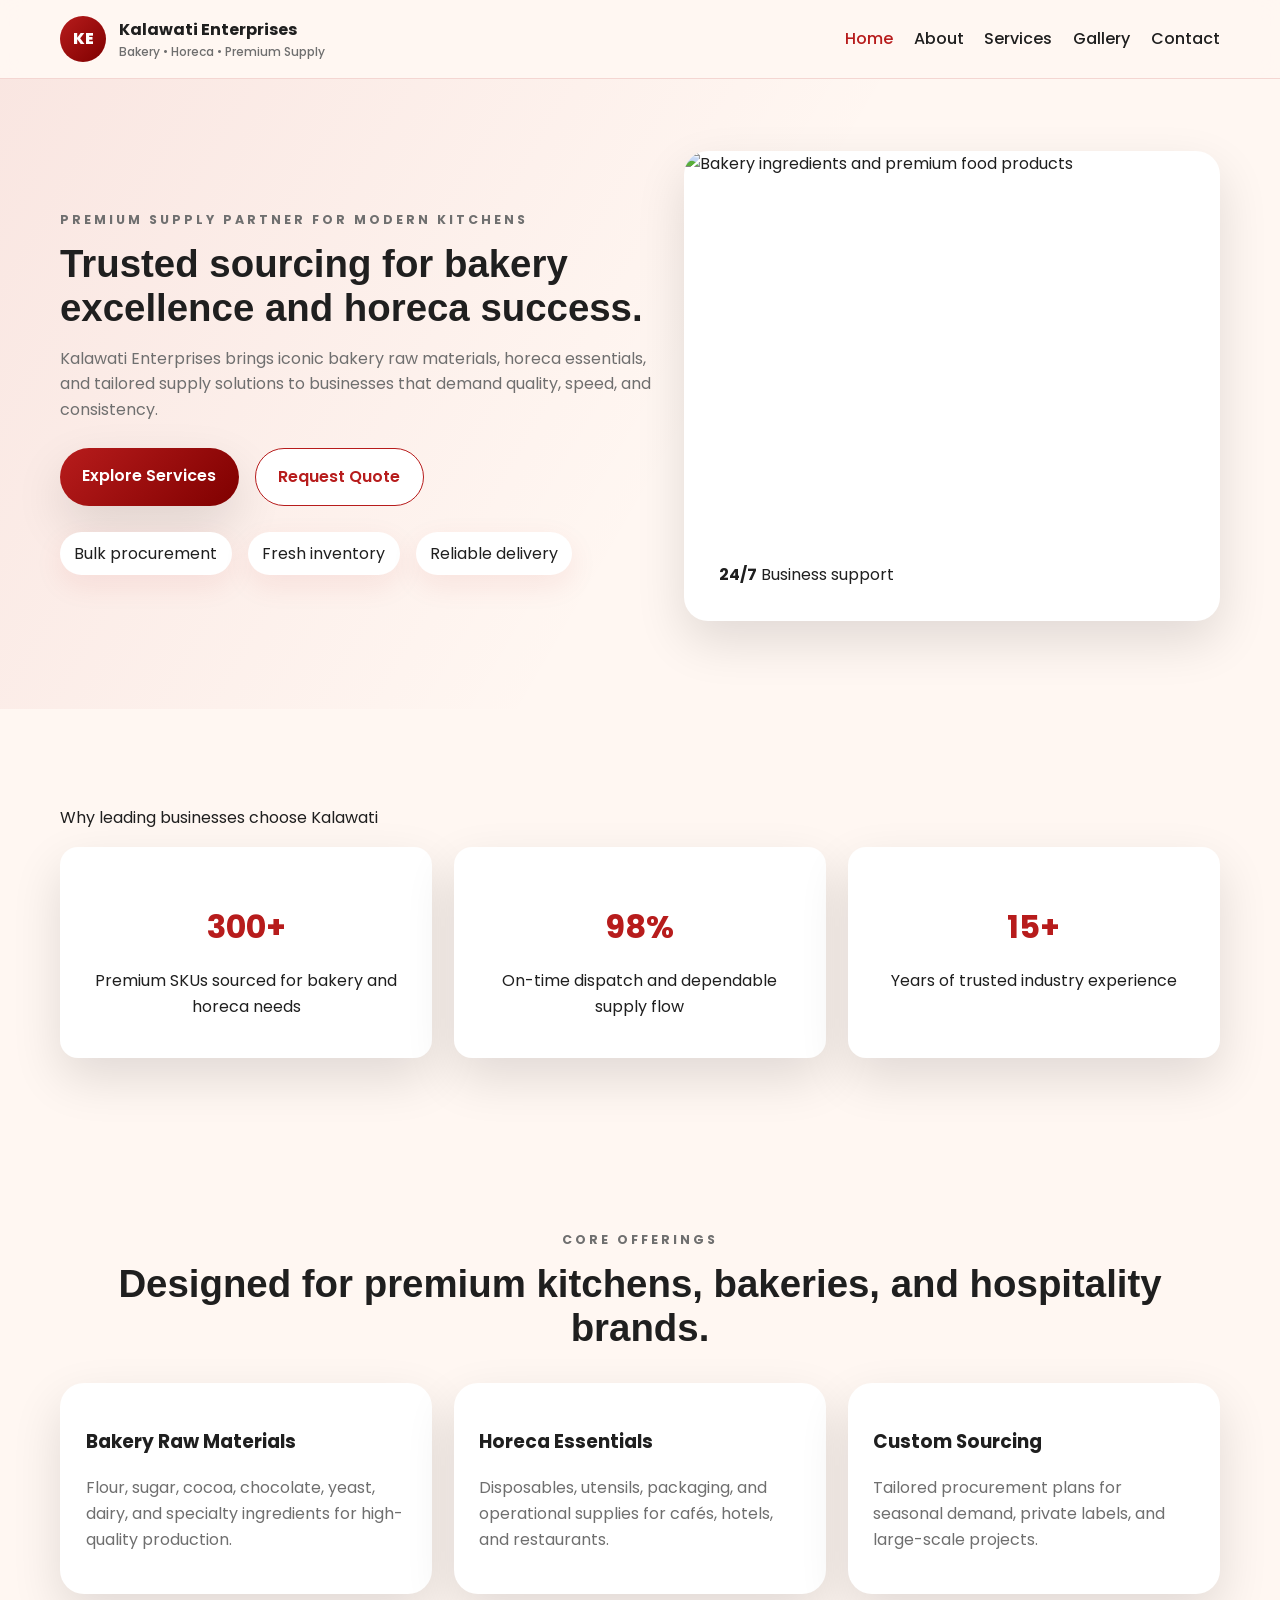
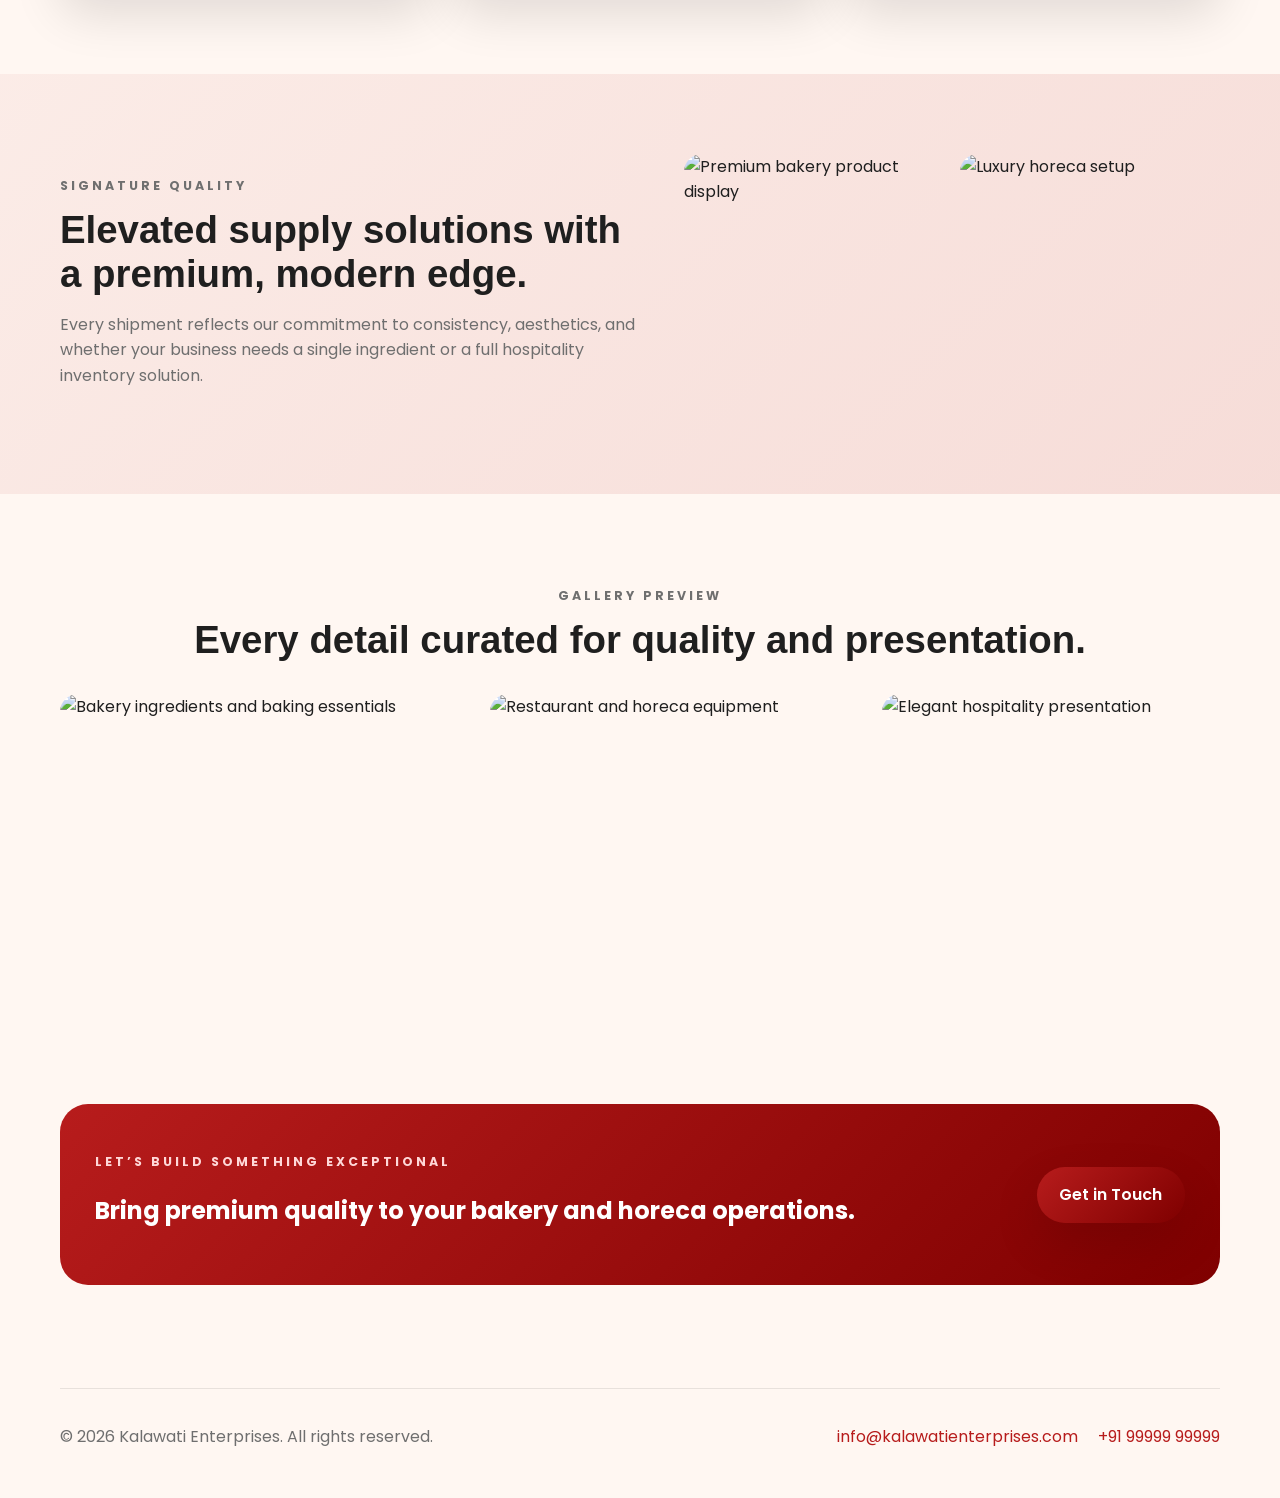
==== index.html @ e857bf9a "Initial website launch" ====
<!DOCTYPE html>
<html lang="en">
  <head>
    <meta charset="UTF-8" />
    <meta name="viewport" content="width=device-width, initial-scale=1.0" />
    <title>Kalawati Enterprises | Bakery Raw Materials & Horeca Solutions</title>
    <meta name="description" content="Kalawati Enterprises delivers premium bakery raw materials, horeca essentials, and customized sourcing solutions with a refined, professional touch." />
    <link rel="preconnect" href="https://fonts.googleapis.com" />
    <link rel="preconnect" href="https://fonts.gstatic.com" crossorigin />
    <link href="https://fonts.googleapis.com/css2?family=Arial:wght@400;700;900&family=Poppins:wght@300;400;500;600;700&display=swap" rel="stylesheet" />
    <link rel="stylesheet" href="styles.css" />
  </head>
  <body>
    <header class="topbar">
      <div class="container nav-wrap">
        <a class="brand" href="index.html">
          <span class="brand-mark">KE</span>
          <span>
            <strong>Kalawati Enterprises</strong>
            <small>Bakery • Horeca • Premium Supply</small>
          </span>
        </a>
        <button class="nav-toggle" aria-label="Toggle menu">
          <span></span><span></span><span></span>
        </button>
        <nav class="nav-links">
          <a href="index.html" class="active">Home</a>
          <a href="about.html">About</a>
          <a href="services.html">Services</a>
          <a href="gallery.html">Gallery</a>
          <a href="contact.html">Contact</a>
        </nav>
      </div>
    </header>

    <main>
      <section class="hero">
        <div class="container hero-grid">
          <div class="hero-copy reveal">
            <p class="eyebrow">Premium Supply Partner for Modern Kitchens</p>
            <h1>Trusted sourcing for bakery excellence and horeca success.</h1>
            <p>Kalawati Enterprises brings iconic bakery raw materials, horeca essentials, and tailored supply solutions to businesses that demand quality, speed, and consistency.</p>
            <div class="hero-actions">
              <a href="services.html" class="btn btn-primary">Explore Services</a>
              <a href="contact.html" class="btn btn-secondary">Request Quote</a>
            </div>
            <ul class="hero-points">
              <li>Bulk procurement</li>
              <li>Fresh inventory</li>
              <li>Reliable delivery</li>
            </ul>
          </div>
          <div class="hero-card reveal">
            <img src="https://images.unsplash.com/photo-1509440159596-0249088772ff?auto=format&fit=crop&w=900&q=80" alt="Bakery ingredients and premium food products" />
            <div class="hero-badge">
              <strong>24/7</strong>
              <span>Business support</span>
            </div>
          </div>
        </div>
      </section>

      <section class="partners section">
        <div class="container">
          <p class="section-title">Why leading businesses choose Kalawati</p>
          <div class="stats-grid">
            <div class="stat-card reveal">
              <h3>300+</h3>
              <p>Premium SKUs sourced for bakery and horeca needs</p>
            </div>
            <div class="stat-card reveal">
              <h3>98%</h3>
              <p>On-time dispatch and dependable supply flow</p>
            </div>
            <div class="stat-card reveal">
              <h3>15+</h3>
              <p>Years of trusted industry experience</p>
            </div>
          </div>
        </div>
      </section>

      <section class="section">
        <div class="container">
          <div class="section-heading reveal">
            <p class="eyebrow">Core Offerings</p>
            <h2>Designed for premium kitchens, bakeries, and hospitality brands.</h2>
          </div>
          <div class="cards-grid">
            <article class="card reveal">
              <h3>Bakery Raw Materials</h3>
              <p>Flour, sugar, cocoa, chocolate, yeast, dairy, and specialty ingredients for high-quality production.</p>
            </article>
            <article class="card reveal">
              <h3>Horeca Essentials</h3>
              <p>Disposables, utensils, packaging, and operational supplies for cafés, hotels, and restaurants.</p>
            </article>
            <article class="card reveal">
              <h3>Custom Sourcing</h3>
              <p>Tailored procurement plans for seasonal demand, private labels, and large-scale projects.</p>
            </article>
          </div>
        </div>
      </section>

      <section class="section feature-band">
        <div class="container feature-grid">
          <div class="reveal">
            <p class="eyebrow">Signature Quality</p>
            <h2>Elevated supply solutions with a premium, modern edge.</h2>
            <p>Every shipment reflects our commitment to consistency, aesthetics, and whether your business needs a single ingredient or a full hospitality inventory solution.</p>
          </div>
          <div class="image-stack reveal">
            <img src="https://images.unsplash.com/photo-1482049016688-2d3e1b311543?auto=format&fit=crop&w=800&q=80" alt="Premium bakery product display" />
            <img src="https://images.unsplash.com/photo-1559339352-11d035aa65de?auto=format&fit=crop&w=800&q=80" alt="Luxury horeca setup" />
          </div>
        </div>
      </section>

      <section class="section">
        <div class="container">
          <div class="section-heading reveal">
            <p class="eyebrow">Gallery Preview</p>
            <h2>Every detail curated for quality and presentation.</h2>
          </div>
          <div class="gallery-preview">
            <img src="https://images.unsplash.com/photo-1517433670267-08bbd4be890f?auto=format&fit=crop&w=800&q=80" alt="Bakery ingredients and baking essentials" />
            <img src="https://images.unsplash.com/photo-1556910103-1c02745aae4d?auto=format&fit=crop&w=800&q=80" alt="Restaurant and horeca equipment" />
            <img src="https://images.unsplash.com/photo-1526318896980-cf78c088247c?auto=format&fit=crop&w=800&q=80" alt="Elegant hospitality presentation" />
          </div>
        </div>
      </section>

      <section class="section cta-section">
        <div class="container cta-card reveal">
          <div>
            <p class="eyebrow">Let’s Build Something Exceptional</p>
            <h2>Bring premium quality to your bakery and horeca operations.</h2>
          </div>
          <a href="contact.html" class="btn btn-primary">Get in Touch</a>
        </div>
      </section>
    </main>

    <footer class="footer">
      <div class="container footer-wrap">
        <p>© 2026 Kalawati Enterprises. All rights reserved.</p>
        <div>
          <a href="mailto:info@kalawatienterprises.com">info@kalawatienterprises.com</a>
          <a href="tel:+919999999999">+91 99999 99999</a>
        </div>
      </div>
    </footer>

    <script src="script.js"></script>
  </body>
</html>
---- styles.css ----
:root {
  --red: #b71c1c;
  --red-dark: #7f0000;
  --cream: #fff7f2;
  --white: #ffffff;
  --ink: #1f1f1f;
  --muted: #6f6f6f;
  --shadow: 0 20px 50px rgba(0, 0, 0, 0.12);
}

* { box-sizing: border-box; }
html { scroll-behavior: smooth; }
body {
  margin: 0;
  font-family: 'Poppins', Arial, sans-serif;
  color: var(--ink);
  background: var(--cream);
  line-height: 1.6;
}
a { color: inherit; text-decoration: none; }
img { width: 100%; display: block; object-fit: cover; }
.container { width: min(1160px, calc(100% - 2rem)); margin: 0 auto; }
.section { padding: 5rem 0; }
.topbar {
  position: sticky; top: 0; z-index: 1000;
  background: rgba(255,247,242,0.9); backdrop-filter: blur(12px);
  border-bottom: 1px solid rgba(183,28,28,0.15);
}
.nav-wrap { display: flex; align-items: center; justify-content: space-between; min-height: 78px; }
.brand { display: flex; align-items: center; gap: 0.8rem; font-weight: 700; }
.brand-mark {
  width: 46px; height: 46px; border-radius: 50%;
  background: linear-gradient(135deg, var(--red), var(--red-dark));
  color: var(--white); display: grid; place-items: center; font-weight: 800;
}
.brand small { display: block; color: var(--muted); font-size: .75rem; font-weight: 500; }
.nav-links { display: flex; gap: 1.3rem; align-items: center; }
.nav-links a { color: var(--ink); font-weight: 500; transition: color .3s ease; }
.nav-links a:hover, .nav-links a.active { color: var(--red); }
.nav-toggle { display: none; background: transparent; border: 0; padding: 0.4rem; }
.nav-toggle span { display: block; width: 24px; height: 2px; background: var(--red); margin: 5px 0; }
.hero {
  padding: 4.5rem 0 5.5rem;
  background: linear-gradient(120deg, rgba(183,28,28,0.08), transparent 55%);
}
.hero-grid, .feature-grid, .service-highlight, .contact-grid, .story-grid { display: grid; grid-template-columns: 1.05fr .95fr; gap: 2rem; align-items: center; }
.eyebrow { text-transform: uppercase; letter-spacing: .24em; font-size: .78rem; font-weight: 700; color: var(--red); margin-bottom: .75rem; }
.hero h1, .page-hero h1, .section-heading h2, .feature-grid h2, .service-highlight h2, .contact-card h2 { font-size: clamp(2rem, 3vw, 3rem); line-height: 1.15; margin: 0 0 1rem; font-family: Arial, sans-serif; }
.hero-copy p, .page-hero p, .section-heading p, .feature-grid p, .service-highlight p, .card p, .quote-card p, .contact-card li { color: var(--muted); }
.hero-actions { display: flex; gap: 1rem; margin: 1.6rem 0; flex-wrap: wrap; }
.btn {
  display: inline-block; padding: .95rem 1.4rem; border-radius: 999px; font-weight: 600; transition: transform .3s ease, box-shadow .3s ease;
}
.btn:hover { transform: translateY(-3px); }
.btn-primary { background: linear-gradient(135deg, var(--red), var(--red-dark)); color: var(--white); box-shadow: var(--shadow); }
.btn-secondary { border: 1px solid var(--red); color: var(--red); background: var(--white); }
.hero-points { display: flex; gap: 1rem; padding: 0; margin: 1.25rem 0 0; list-style: none; flex-wrap: wrap; }
.hero-points li { background: var(--white); border-radius: 999px; padding: .55rem .9rem; box-shadow: 0 10px 30px rgba(183,28,28,0.08); }
.hero-card, .card, .contact-card, .quote-card, .gallery-item { background: var(--white); border-radius: 24px; box-shadow: var(--shadow); overflow: hidden; }
.hero-card img { height: 470px; }
.hero-badge { position: absolute; bottom: 1.2rem; left: 1.2rem; background: rgba(255,255,255,0.95); padding: .9rem 1rem; border-radius: 16px; }
.hero-card { position: relative; }
.stats-grid, .cards-grid, .values-grid, .gallery-grid { display: grid; grid-template-columns: repeat(3, minmax(0, 1fr)); gap: 1.35rem; }
.stat-card { text-align: center; padding: 1.4rem; border-radius: 18px; background: var(--white); box-shadow: var(--shadow); }
.stat-card h3 { font-size: 2rem; color: var(--red); margin-bottom: .3rem; }
.section-heading { text-align: center; margin-bottom: 2rem; }
.card { padding: 1.6rem; transition: transform .3s ease, box-shadow .3s ease; }
.card:hover { transform: translateY(-6px); box-shadow: 0 28px 60px rgba(183,28,28,0.16); }
.feature-band { background: linear-gradient(135deg, rgba(183,28,28,0.05), rgba(183,28,28,0.12)); }
.image-stack { display: grid; grid-template-columns: 1fr 1fr; gap: 1rem; }
.image-stack img { height: 260px; border-radius: 18px; }
.gallery-preview { display: grid; grid-template-columns: 1.1fr 1fr .9fr; gap: 1rem; }
.gallery-preview img, .gallery-item img { height: 250px; border-radius: 18px; }
.cta-card { background: linear-gradient(135deg, var(--red), var(--red-dark)); color: var(--white); padding: 2.2rem; border-radius: 28px; display: flex; justify-content: space-between; align-items: center; gap: 1.5rem; }
.cta-card .eyebrow { color: #ffd8d8; }
.footer { padding: 1.4rem 0 2rem; }
.footer-wrap { display: flex; justify-content: space-between; align-items: center; gap: 1rem; color: var(--muted); border-top: 1px solid rgba(0,0,0,0.09); padding-top: 1.2rem; }
.footer a { display: inline-block; margin-left: 1rem; color: var(--red); }
.page-hero { padding: 4rem 0 2rem; }
.contact-form { display: grid; gap: 1rem; padding: 1.5rem; background: var(--white); border-radius: 24px; box-shadow: var(--shadow); }
.contact-form input, .contact-form textarea { border: 1px solid #e9dede; border-radius: 12px; padding: .9rem 1rem; font-family: inherit; }
.contact-card { padding: 1.8rem; }
.contact-card ul { padding-left: 1.1rem; color: var(--muted); }
.check-list { list-style: none; padding: 0; display: grid; gap: .7rem; }
.check-list li::before { content: '✓'; color: var(--red); margin-right: .6rem; font-weight: 700; }
.reveal { opacity: 0; transform: translateY(24px); transition: opacity .8s ease, transform .8s ease; }
.reveal.active { opacity: 1; transform: translateY(0); }

@media (max-width: 900px) {
  .hero-grid, .feature-grid, .service-highlight, .contact-grid, .story-grid { grid-template-columns: 1fr; }
  .stats-grid, .cards-grid, .values-grid, .gallery-grid { grid-template-columns: repeat(2, minmax(0, 1fr)); }
  .gallery-preview { grid-template-columns: 1fr; }
  .cta-card { flex-direction: column; align-items: flex-start; }
}

@media (max-width: 700px) {
  .nav-toggle { display: block; }
  .nav-links { display: none; position: absolute; top: 78px; right: 1rem; left: 1rem; background: var(--white); padding: 1rem; border-radius: 16px; flex-direction: column; align-items: flex-start; box-shadow: var(--shadow); }
  .nav-links.open { display: flex; }
  .stats-grid, .cards-grid, .values-grid, .gallery-grid { grid-template-columns: 1fr; }
  .hero { padding-top: 2.5rem; }
  .hero-card img { height: 320px; }
  .footer-wrap { flex-direction: column; align-items: flex-start; }
  .footer a { margin-left: 0; margin-right: 1rem; }
}
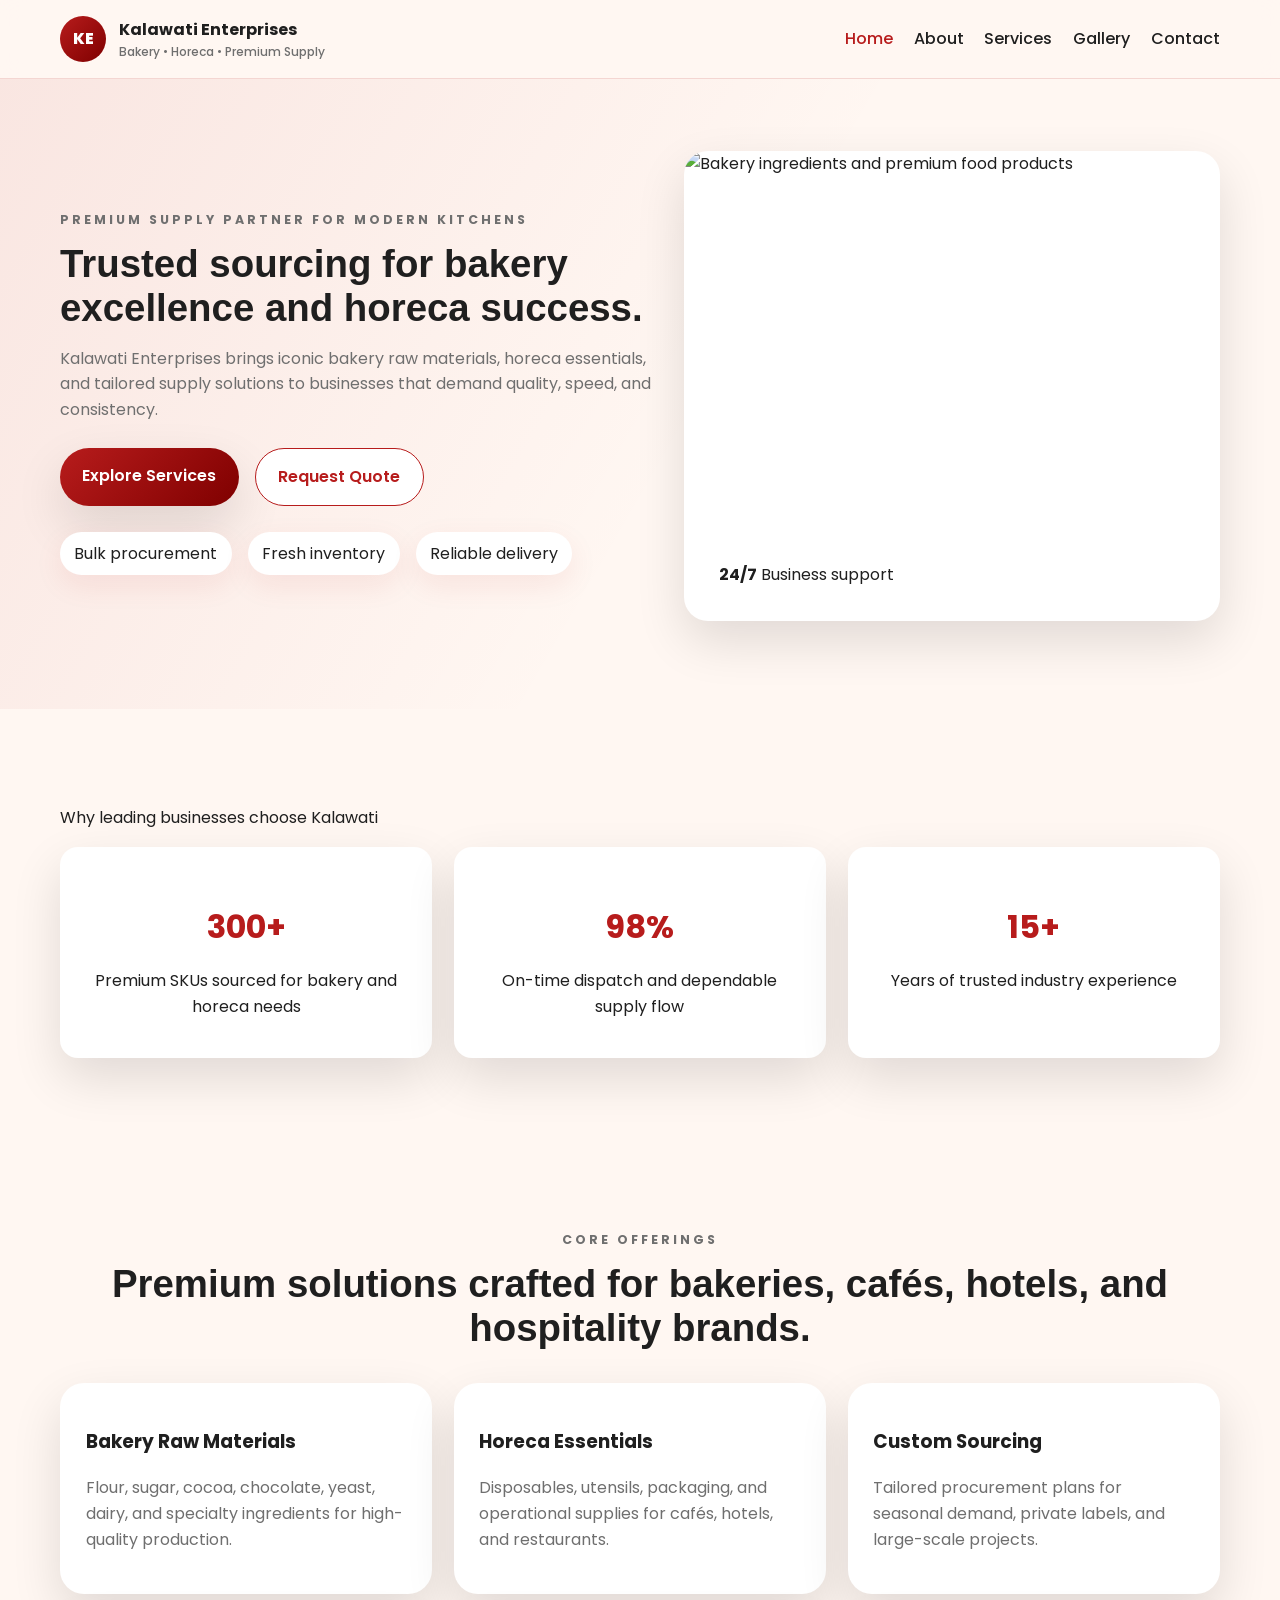
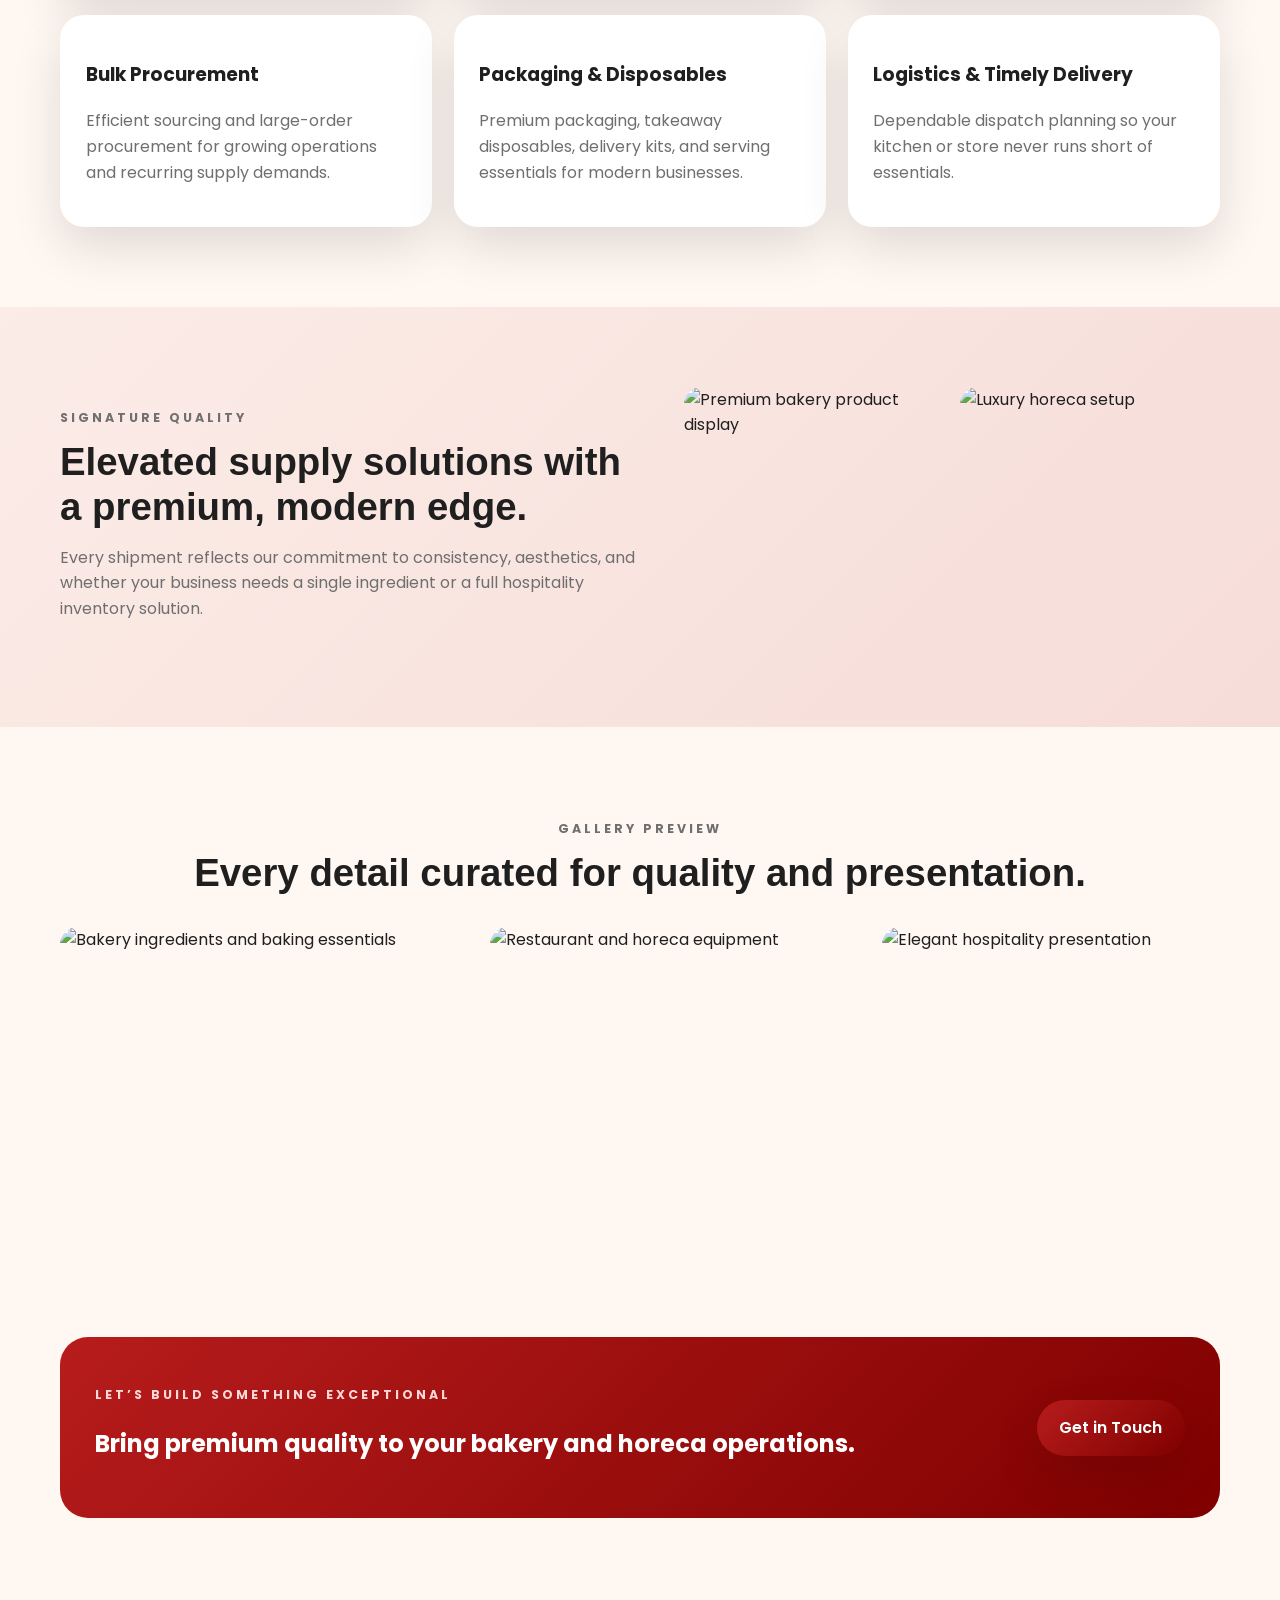
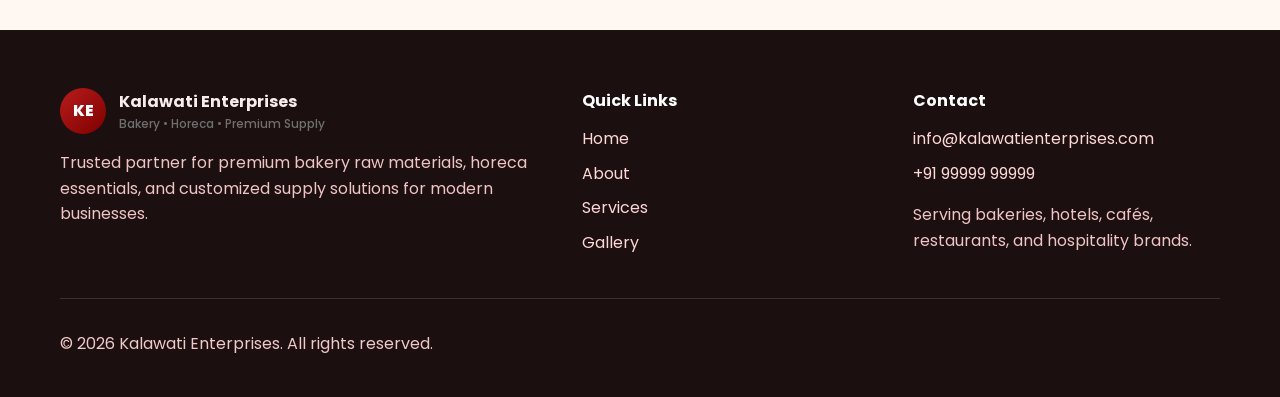
==== commit 8c8d169c: "Add footer, service expansion, and animations" ====
--- a/index.html
+++ b/index.html
@@ -50,7 +50,7 @@
               <li>Reliable delivery</li>
             </ul>
           </div>
-          <div class="hero-card reveal">
+          <div class="hero-card reveal animate-float">
             <img src="https://images.unsplash.com/photo-1509440159596-0249088772ff?auto=format&fit=crop&w=900&q=80" alt="Bakery ingredients and premium food products" />
             <div class="hero-badge">
               <strong>24/7</strong>
@@ -84,7 +84,7 @@
         <div class="container">
           <div class="section-heading reveal">
             <p class="eyebrow">Core Offerings</p>
-            <h2>Designed for premium kitchens, bakeries, and hospitality brands.</h2>
+            <h2>Premium solutions crafted for bakeries, cafés, hotels, and hospitality brands.</h2>
           </div>
           <div class="cards-grid">
             <article class="card reveal">
@@ -98,6 +98,18 @@
             <article class="card reveal">
               <h3>Custom Sourcing</h3>
               <p>Tailored procurement plans for seasonal demand, private labels, and large-scale projects.</p>
+            </article>
+            <article class="card reveal">
+              <h3>Bulk Procurement</h3>
+              <p>Efficient sourcing and large-order procurement for growing operations and recurring supply demands.</p>
+            </article>
+            <article class="card reveal">
+              <h3>Packaging & Disposables</h3>
+              <p>Premium packaging, takeaway disposables, delivery kits, and serving essentials for modern businesses.</p>
+            </article>
+            <article class="card reveal">
+              <h3>Logistics & Timely Delivery</h3>
+              <p>Dependable dispatch planning so your kitchen or store never runs short of essentials.</p>
             </article>
           </div>
         </div>
@@ -143,12 +155,33 @@
     </main>
 
     <footer class="footer">
-      <div class="container footer-wrap">
-        <p>© 2026 Kalawati Enterprises. All rights reserved.</p>
-        <div>
+      <div class="container footer-top">
+        <div class="footer-brand">
+          <a class="brand" href="index.html">
+            <span class="brand-mark">KE</span>
+            <span>
+              <strong>Kalawati Enterprises</strong>
+              <small>Bakery • Horeca • Premium Supply</small>
+            </span>
+          </a>
+          <p>Trusted partner for premium bakery raw materials, horeca essentials, and customized supply solutions for modern businesses.</p>
+        </div>
+        <div class="footer-links">
+          <h4>Quick Links</h4>
+          <a href="index.html">Home</a>
+          <a href="about.html">About</a>
+          <a href="services.html">Services</a>
+          <a href="gallery.html">Gallery</a>
+        </div>
+        <div class="footer-contact">
+          <h4>Contact</h4>
           <a href="mailto:info@kalawatienterprises.com">info@kalawatienterprises.com</a>
           <a href="tel:+919999999999">+91 99999 99999</a>
+          <p>Serving bakeries, hotels, cafés, restaurants, and hospitality brands.</p>
         </div>
+      </div>
+      <div class="container footer-bottom">
+        <p>© 2026 Kalawati Enterprises. All rights reserved.</p>
       </div>
     </footer>
 
--- a/styles.css
+++ b/styles.css
@@ -60,6 +60,7 @@
 .hero-card img { height: 470px; }
 .hero-badge { position: absolute; bottom: 1.2rem; left: 1.2rem; background: rgba(255,255,255,0.95); padding: .9rem 1rem; border-radius: 16px; }
 .hero-card { position: relative; }
+.animate-float { animation: float 5s ease-in-out infinite; }
 .stats-grid, .cards-grid, .values-grid, .gallery-grid { display: grid; grid-template-columns: repeat(3, minmax(0, 1fr)); gap: 1.35rem; }
 .stat-card { text-align: center; padding: 1.4rem; border-radius: 18px; background: var(--white); box-shadow: var(--shadow); }
 .stat-card h3 { font-size: 2rem; color: var(--red); margin-bottom: .3rem; }
@@ -73,9 +74,12 @@
 .gallery-preview img, .gallery-item img { height: 250px; border-radius: 18px; }
 .cta-card { background: linear-gradient(135deg, var(--red), var(--red-dark)); color: var(--white); padding: 2.2rem; border-radius: 28px; display: flex; justify-content: space-between; align-items: center; gap: 1.5rem; }
 .cta-card .eyebrow { color: #ffd8d8; }
-.footer { padding: 1.4rem 0 2rem; }
-.footer-wrap { display: flex; justify-content: space-between; align-items: center; gap: 1rem; color: var(--muted); border-top: 1px solid rgba(0,0,0,0.09); padding-top: 1.2rem; }
-.footer a { display: inline-block; margin-left: 1rem; color: var(--red); }
+.footer { padding: 2.2rem 0 0; background: #1b0f0f; color: #f8ecec; margin-top: 2rem; }
+.footer-top { display: grid; grid-template-columns: 1.3fr .8fr .8fr; gap: 1.5rem; padding: 1.4rem 0 1.8rem; }
+.footer-brand p, .footer-contact p { color: #f0c4c4; }
+.footer-links h4, .footer-contact h4 { margin: 0 0 .8rem; color: #fff; }
+.footer-links a, .footer-contact a { display: block; margin-bottom: .55rem; color: #ffd7d7; }
+.footer-bottom { border-top: 1px solid rgba(255,255,255,0.14); padding: 1rem 0 1.5rem; color: #f1c9c9; }
 .page-hero { padding: 4rem 0 2rem; }
 .contact-form { display: grid; gap: 1rem; padding: 1.5rem; background: var(--white); border-radius: 24px; box-shadow: var(--shadow); }
 .contact-form input, .contact-form textarea { border: 1px solid #e9dede; border-radius: 12px; padding: .9rem 1rem; font-family: inherit; }
@@ -83,8 +87,19 @@
 .contact-card ul { padding-left: 1.1rem; color: var(--muted); }
 .check-list { list-style: none; padding: 0; display: grid; gap: .7rem; }
 .check-list li::before { content: '✓'; color: var(--red); margin-right: .6rem; font-weight: 700; }
+@keyframes float {
+  0%, 100% { transform: translateY(0); }
+  50% { transform: translateY(-10px); }
+}
+
+@keyframes fadeInUp {
+  from { opacity: 0; transform: translateY(24px); }
+  to { opacity: 1; transform: translateY(0); }
+}
+
 .reveal { opacity: 0; transform: translateY(24px); transition: opacity .8s ease, transform .8s ease; }
 .reveal.active { opacity: 1; transform: translateY(0); }
+.card:hover { transform: translateY(-6px) scale(1.01); box-shadow: 0 28px 60px rgba(183,28,28,0.16); }
 
 @media (max-width: 900px) {
   .hero-grid, .feature-grid, .service-highlight, .contact-grid, .story-grid { grid-template-columns: 1fr; }
